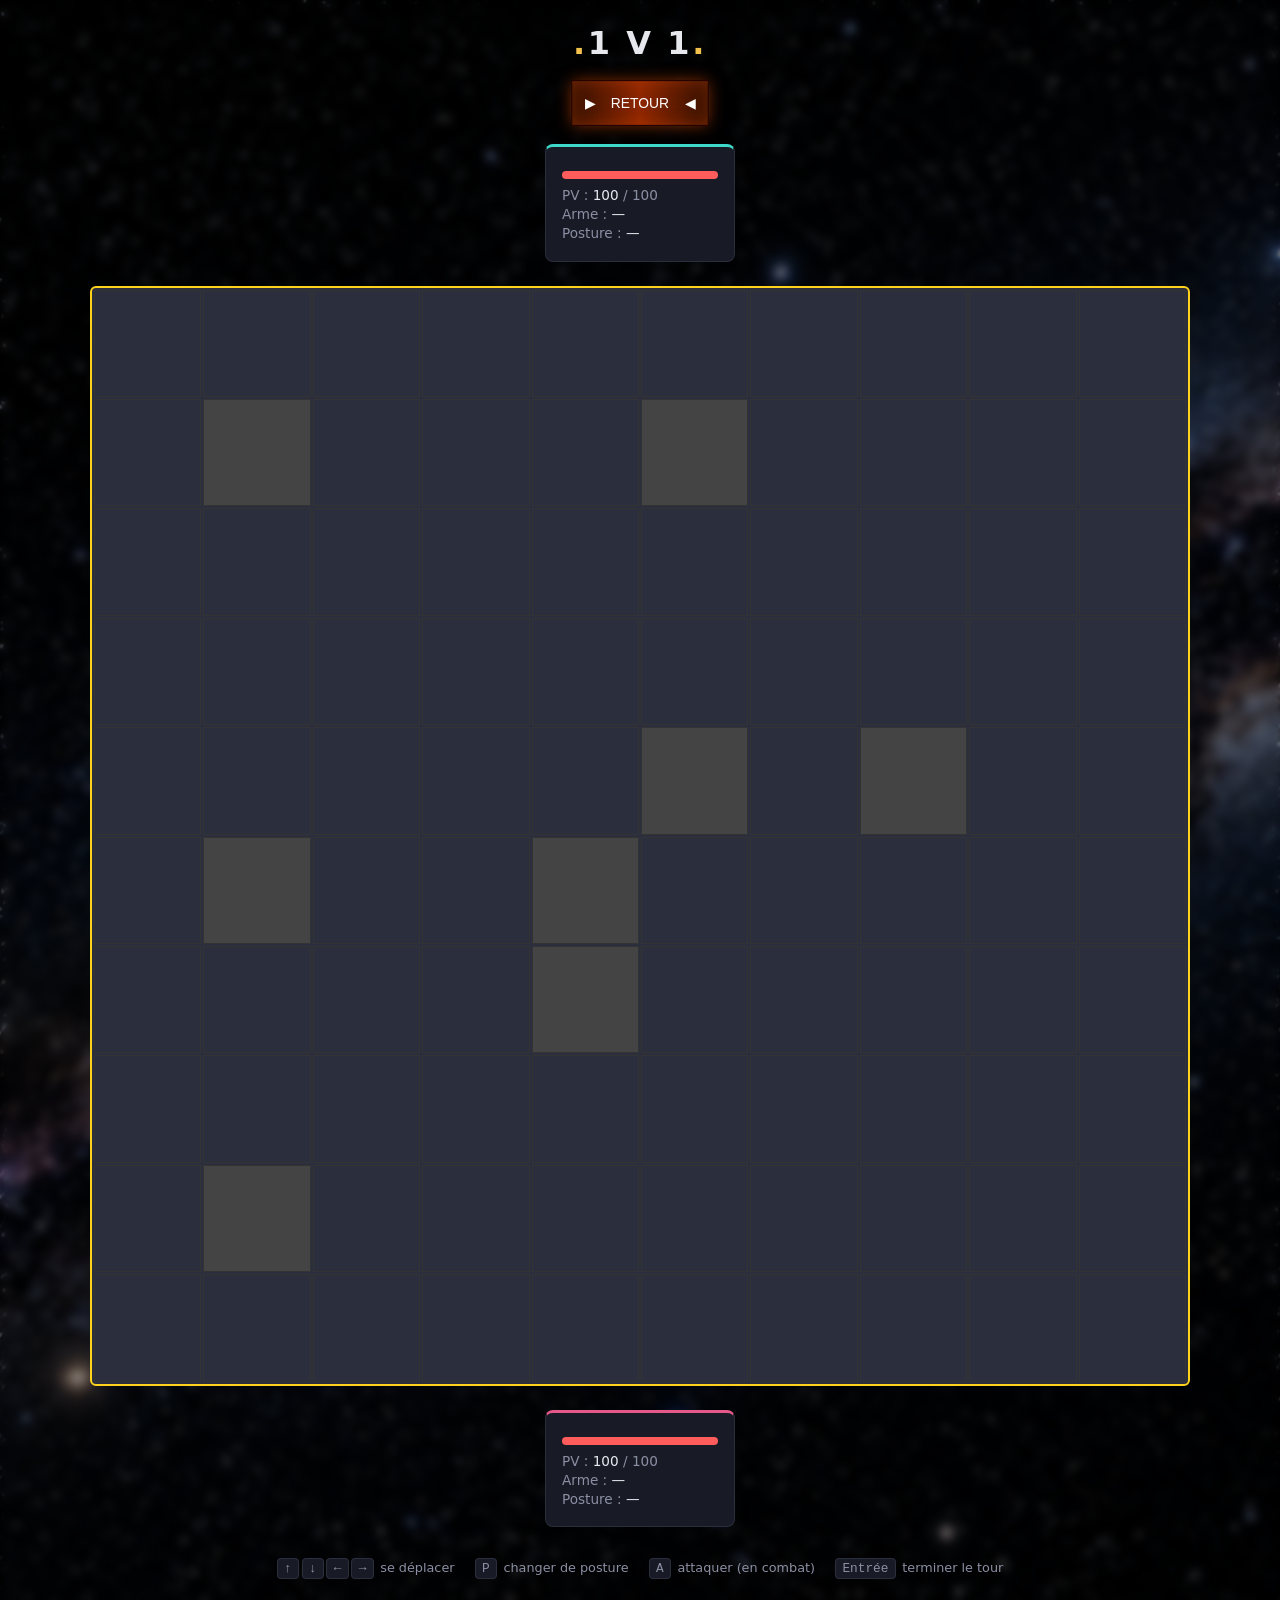
==== index.html @ 2928583e "feat: add all assets and styles for dynedoc" ====
<!DOCTYPE html>
<html lang="fr">
<head>
    <meta charset="UTF-8">
    <meta name="viewport" content="width=device-width, initial-scale=1.0">
    <title>Duel — Jeu de plateau tour par tour</title>
    <link rel="stylesheet" href="style.css">
</head>
<body>

<header class="hud">
    <h1 class="hud__title"><span class="hud__title-accent">.</span>1 V 1<span class="hud__title-accent">.</span></h1>
</header>
<button onclick="window.location.href='fatality.html'" class="menu-item active" >
    RETOUR
</button>
<main class="arena">

<!--============Fiche du joueur 1===============-->
    <section class="player-card player-card--p1" id="card-p1">
        <h2 class="player-card__name"></h2>
        <div class="player-card__hp-bar"><div class="player-card__hp-fill"></div></div>
        <p class="player-card__stat">PV : <span class="hp-value">100</span> / 100</p>
        <p class="player-card__stat">Arme : <span class="weapon-value">—</span></p>
        <p class="player-card__stat">Posture : <span class="posture-value">—</span></p>
    </section>

    <!-- La grille de jeu gere dans le JS -->
    <div id="map" class="map"></div>

    <!--============Fiche du joueur 2===============-->
    <section class="player-card player-card--p2" id="card-p2">
        <h2 class="player-card__name"></h2>
        <div class="player-card__hp-bar"><div class="player-card__hp-fill"></div></div>
        <p class="player-card__stat">PV : <span class="hp-value">100</span> / 100</p>
        <p class="player-card__stat">Arme : <span class="weapon-value">—</span></p>
        <p class="player-card__stat">Posture : <span class="posture-value">—</span></p>
    </section>

</main>


<footer class="controls">
    <p><kbd>↑</kbd><kbd>↓</kbd><kbd>←</kbd><kbd>→</kbd> se déplacer</p>
    <p><kbd>P</kbd> changer de posture</p>
    <p><kbd>A</kbd> attaquer (en combat)</p>
    <p><kbd>Entrée</kbd> terminer le tour</p>
</footer>

<!-- les Scripts -->
<!--les reglages-->
<script src="js/constants.js"></script>
<!--les armes-->
<script src="js/Weapon.js"></script>
<!--les joueurs-->
<script src="js/Player.js"></script>
<!--la carte-->
<script src="js/GameMap.js"></script>
<!--l'affichage -->
<script src="js/render.js"></script>
<!--les regles-->
<script src="js/Game.js"></script>
<!--le lanceur/demarrage-->
<script src="js/main.js"></script>

</body>
</html>
---- style.css ----
:root {
    --bg: #10121a;
    --bg-panel: #181b26;
    --line: #2a2e3d;
    --text: #e7e8ee;
    --text-dim: #8b8fa3;
    --p1: #3ed9c8;
    --p2: #e5588a;
    --obstacle: #2f3242;
    --weapon: #f2c14e;
    --danger: #ff5c5c;
}

* { box-sizing: border-box; }

body {
    margin: 0;
    min-height: 100vh;
    color: var(--text);
    font-family: 'Segoe UI', system-ui, sans-serif;
    display: flex;
    flex-direction: column;
    align-items: center;
    gap: 1.25rem;
    padding: 1.5rem 1rem 2.5rem;
    background-image: linear-gradient(rgba(0, 0, 0, 0.5), rgba(0, 0, 0, 0.5)),url("etoile.png");
    background-repeat: no-repeat; /* Empêche la répétition de l'image */
    background-position: center;
    background-size: cover;
    backdrop-filter: blur(5px);
}

/* ---------- En-tête ---------- */
.hud { text-align: center; }
.hud__title {
    margin: 0;
    font-size: 2rem;
    letter-spacing: 0.08em;
}
.hud__title-accent { color: var(--weapon); }
.hud__turn {
    margin: 0.25rem 0 0;
    color: var(--text-dim);
    font-size: 0.95rem;
}

/* ---------- Zone de jeu ---------- */
.arena {
    display: flex;
    flex-wrap: wrap;
    align-items: flex-start;
    justify-content: center;
    gap: 1.5rem;
}

.map {
    display: grid;
    gap: 2px;
    background: var(--line);
    border: 2px solid  #ffd21c;
    border-radius: 6px;
    padding: 2px;
    width: min(1100px, 90vw);
    height: auto;
    aspect-ratio: 1 / 1;

}

.cell {
    width: 36px;
    height: 36px;
    display: flex;
    align-items: center;
    justify-content: center;
    background: var(--bg-panel);
    font-size: 1.1rem;
    border-radius: 2px;
    position: relative;
}

.cell--obstacle { background: var(--obstacle); }
.cell--weapon { box-shadow: inset 0 0 0 2px var(--weapon); }

.cell--player1 { box-shadow: inset 0 0 0 2px var(--p1); }
.cell--player2 { box-shadow: inset 0 0 0 2px var(--p2); }

/* ---------- Fiches joueur ---------- */
.player-card {
    width: 190px;
    background: var(--bg-panel);
    border: 1px solid var(--line);
    border-radius: 8px;
    padding: 1rem;
}
.player-card--p1 { border-top: 3px solid var(--p1); }
.player-card--p2 { border-top: 3px solid var(--p2); }

.player-card__name {
    margin: 0 0 0.5rem;
    font-size: 1.05rem;
}
.player-card--p1 .player-card__name { color: var(--p1); }
.player-card--p2 .player-card__name { color: var(--p2); }

.player-card__hp-bar {
    height: 8px;
    background: var(--line);
    border-radius: 4px;
    overflow: hidden;
    margin-bottom: 0.5rem;
}
.player-card__hp-fill {
    height: 100%;
    width: 100%;
    background: var(--danger);
    transition: width 0.2s ease;
}

.player-card__stat {
    margin: 0.2rem 0;
    font-size: 0.85rem;
    color: var(--text-dim);
}
.player-card__stat span { color: var(--text); }

/* ---------- Journal de combat ---------- */
.log {
    width: min(560px, 90vw);
    max-height: 140px;
    overflow-y: auto;
    background: var(--bg-panel);
    border: 1px solid var(--line);
    border-radius: 8px;
    padding: 0.75rem 1rem;
    font-size: 0.85rem;
    color: var(--text-dim);
}
.log p { margin: 0.15rem 0; }
.log p:last-child { color: var(--text); }

/* ---------- Contrôles ---------- */
.controls {
    display: flex;
    gap: 1.25rem;
    flex-wrap: wrap;
    justify-content: center;
    color: var(--text-dim);
    font-size: 0.8rem;
}
kbd {
    background: var(--bg-panel);
    border: 1px solid var(--line);
    border-radius: 4px;
    padding: 0.1rem 0.4rem;
    margin-right: 0.15rem;
}
.map__cell {
    aspect-ratio: 1 / 1;
    border: 1px solid #333;
}
.map__cell--obstacle {
    background: #444;
}
.menu-item{
    width: 130px;
}
.menu-item.active {
    color: white;

    background:
            linear-gradient(
                    90deg,
                    #351000,
                    #8f2700,
                    #351000
            );

    border: 3px solid var(--orange);

    box-shadow:
            0 0 0 1px #230000,
            0 0 15px rgba(251,86,7,.55),
            inset 0 0 15px rgba(251,86,7,.3);

    height: 42px;


    transform: scale(1.04);
}


.menu-item.active::before {
    content: "▶";

    position: absolute;

    left: 12px;

    color: var(--orange);

    font-size: 13px;

    text-shadow:
            0 0 8px var(--orange);
}


.menu-item.active::after {
    content: "◀";

    position: absolute;

    right: 12px;

    color: var(--orange);

    font-size: 13px;

    text-shadow:
            0 0 8px var(--orange);
}


.menu-item:hover {
    color: var(--orange);

    background:
            linear-gradient(
                    90deg,
                    transparent,
                    rgba(251,86,7,.3),
                    transparent
            );
}
.map__cell--personnage {
    position: relative;
}

.map__cell-sprite {
    width: 100%;
    height: 100%;
    object-fit: contain;
    padding: 2px;
}
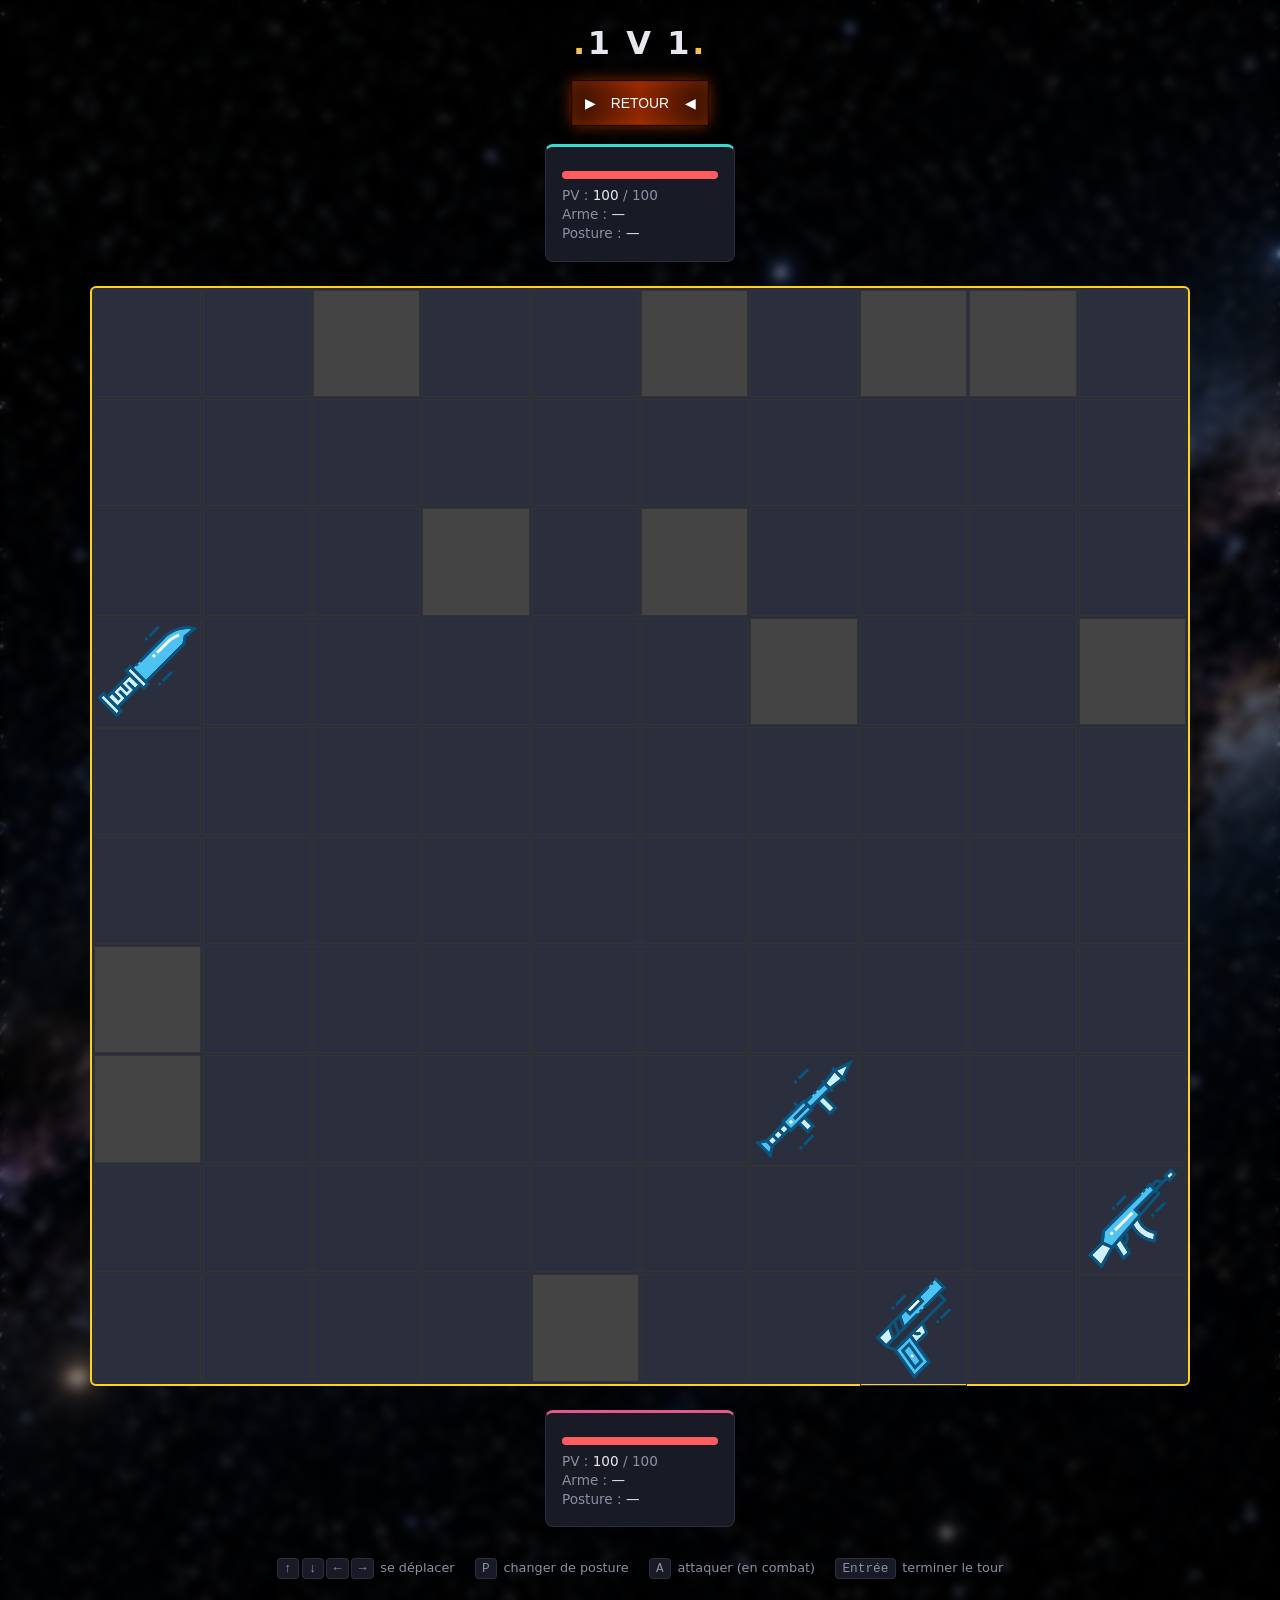
==== commit ea8c53ee: "feat: add path for Cell.js" ====
--- a/index.html
+++ b/index.html
@@ -16,7 +16,7 @@
 </button>
 <main class="arena">
 
-<!--============Fiche du joueur 1===============-->
+    <!--============Fiche du joueur 1===============-->
     <section class="player-card player-card--p1" id="card-p1">
         <h2 class="player-card__name"></h2>
         <div class="player-card__hp-bar"><div class="player-card__hp-fill"></div></div>
@@ -54,6 +54,8 @@
 <script src="js/Weapon.js"></script>
 <!--les joueurs-->
 <script src="js/Player.js"></script>
+<!--les cellules de la carte-->
+<script src="js/Cell.js"></script>
 <!--la carte-->
 <script src="js/GameMap.js"></script>
 <!--l'affichage -->
--- a/style.css
+++ b/style.css
@@ -235,6 +235,9 @@
 .map__cell--personnage {
     position: relative;
 }
+.map__cell--arme {
+    position: relative;
+}
 
 .map__cell-sprite {
     width: 100%;
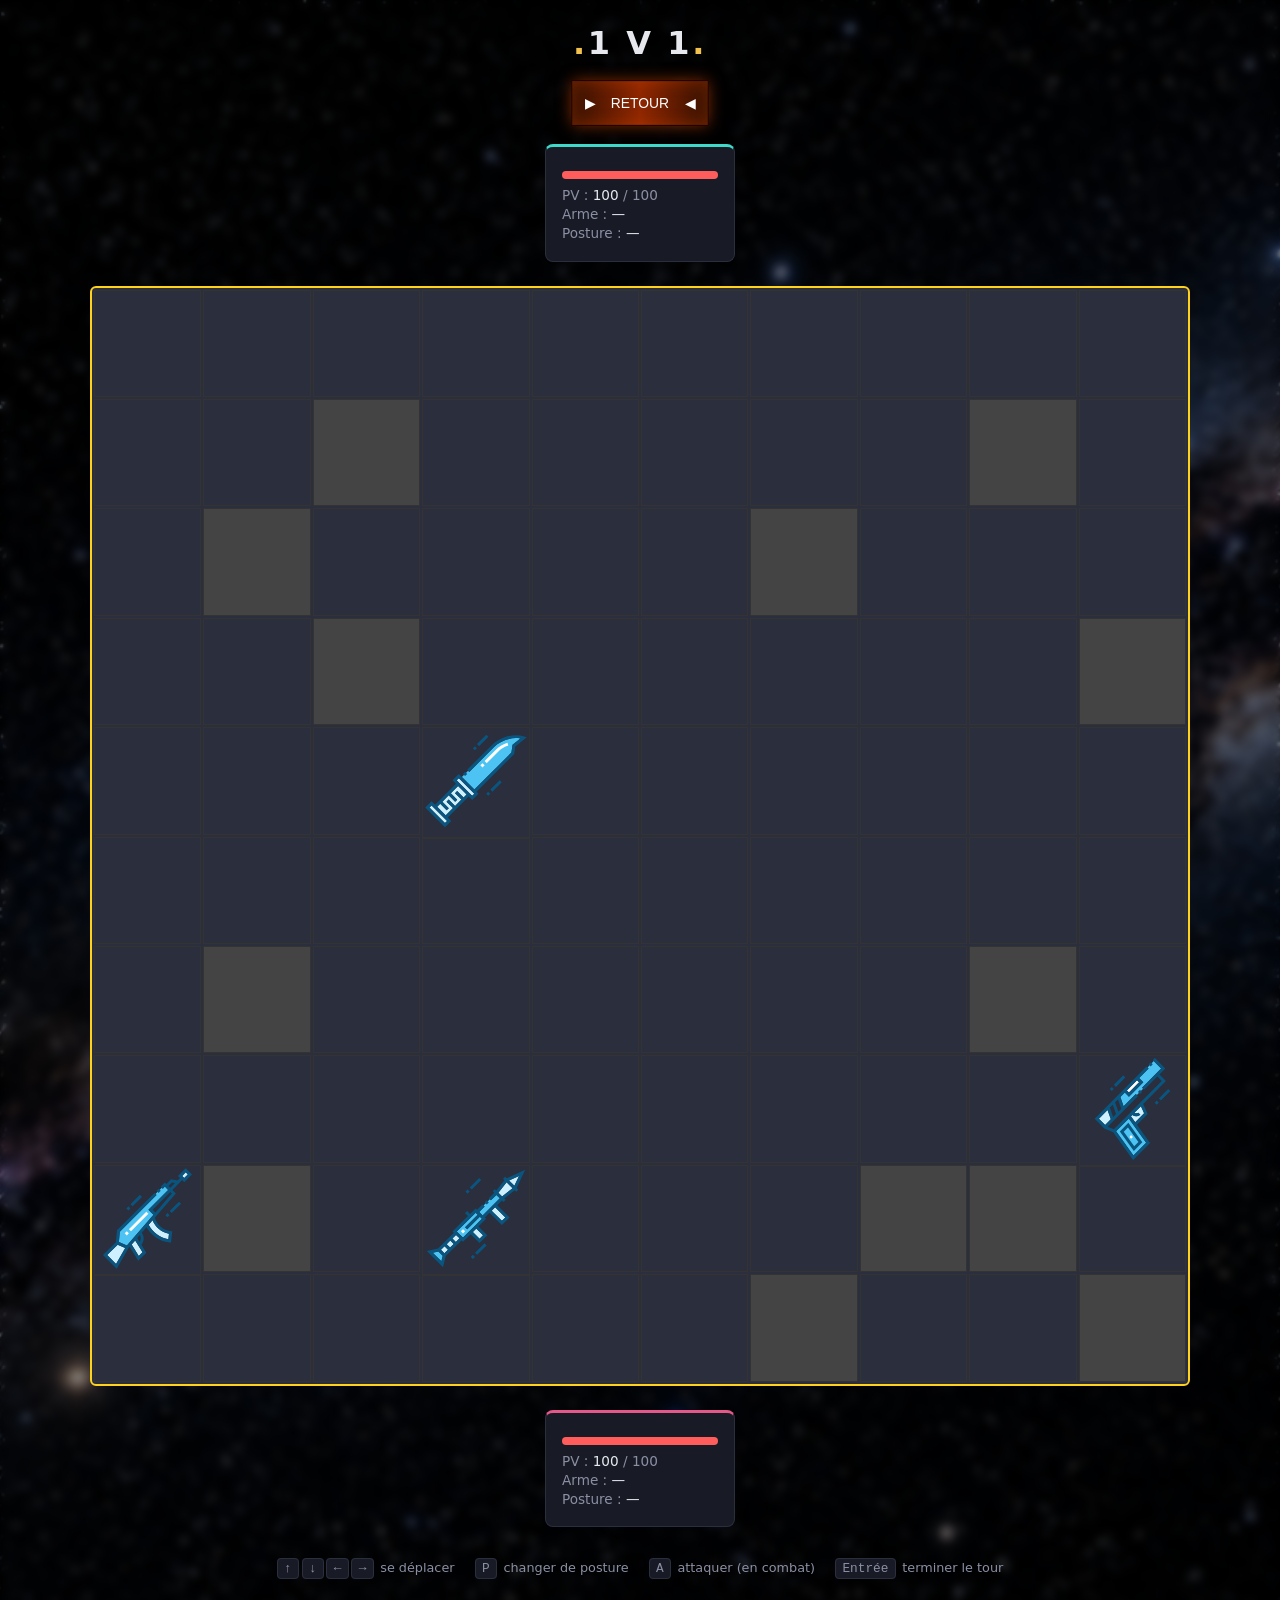
==== commit d83a44c0: "docs: update comments in index.html" ====
--- a/index.html
+++ b/index.html
@@ -25,7 +25,7 @@
         <p class="player-card__stat">Posture : <span class="posture-value">—</span></p>
     </section>
 
-    <!-- La grille de jeu gere dans le JS -->
+    <!-- La grille de jeu géré dans le JS -->
     <div id="map" class="map"></div>
 
     <!--============Fiche du joueur 2===============-->
@@ -48,7 +48,7 @@
 </footer>
 
 <!-- les Scripts -->
-<!--les reglages-->
+<!--les réglages-->
 <script src="js/constants.js"></script>
 <!--les armes-->
 <script src="js/Weapon.js"></script>
@@ -60,7 +60,7 @@
 <script src="js/GameMap.js"></script>
 <!--l'affichage -->
 <script src="js/render.js"></script>
-<!--les regles-->
+<!--les règles-->
 <script src="js/Game.js"></script>
 <!--le lanceur/demarrage-->
 <script src="js/main.js"></script>
--- a/style.css
+++ b/style.css
@@ -23,7 +23,7 @@
     align-items: center;
     gap: 1.25rem;
     padding: 1.5rem 1rem 2.5rem;
-    background-image: linear-gradient(rgba(0, 0, 0, 0.5), rgba(0, 0, 0, 0.5)),url("etoile.png");
+    background-image: linear-gradient(rgba(0, 0, 0, 0.5), rgba(0, 0, 0, 0.5)),url("assets/etoile.png");
     background-repeat: no-repeat; /* Empêche la répétition de l'image */
     background-position: center;
     background-size: cover;
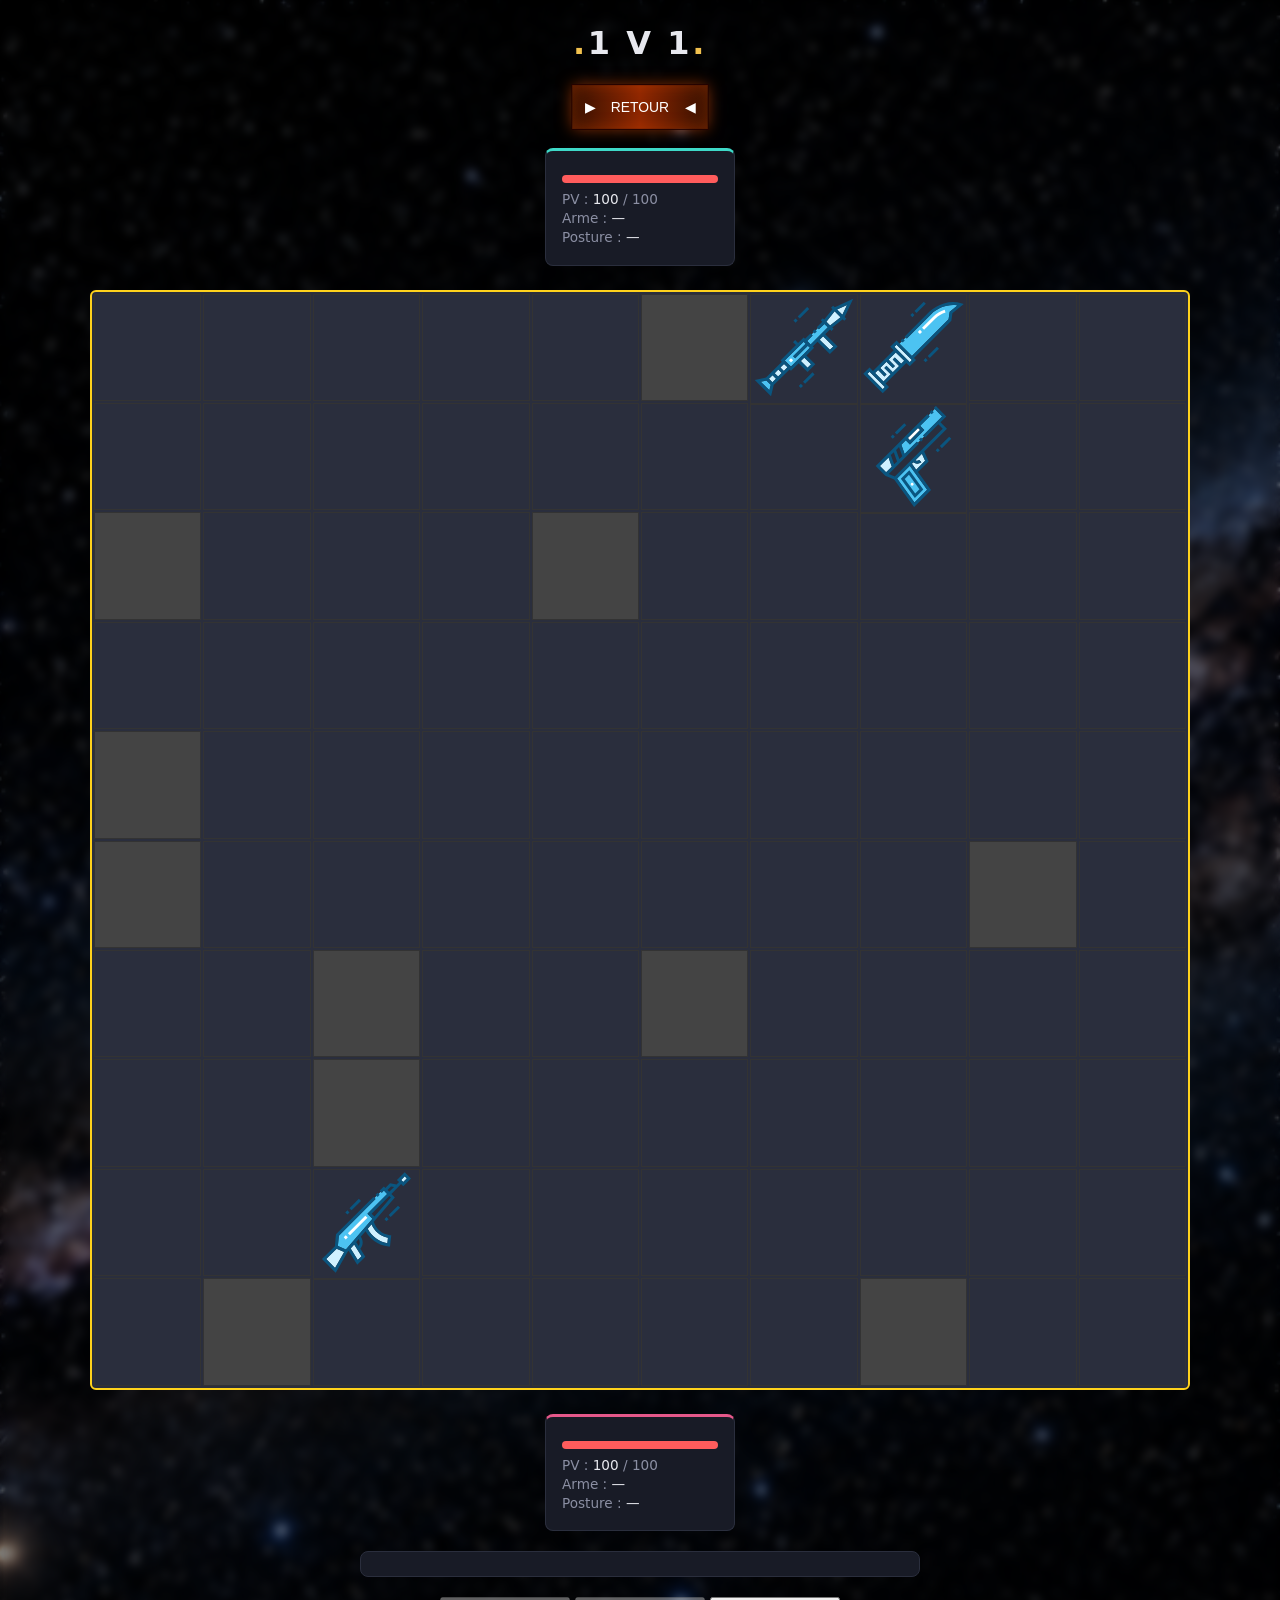
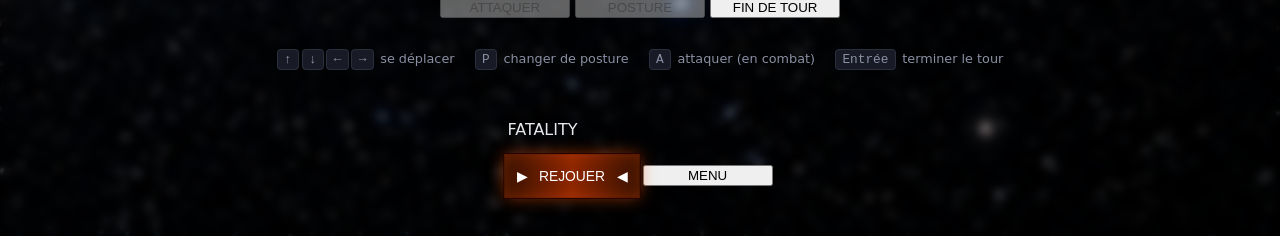
==== commit 91f20e76: "feat: add battle log actions to victory screen" ====
--- a/index.html
+++ b/index.html
@@ -4,20 +4,23 @@
     <meta charset="UTF-8">
     <meta name="viewport" content="width=device-width, initial-scale=1.0">
     <title>Duel — Jeu de plateau tour par tour</title>
+    <meta name="description" content="Duel tour par tour : deux personnages s'affrontent sur une carte générée aléatoirement. Déplacements, armes et combat.">
+    <link rel="icon" href="assets/etoile.png">
     <link rel="stylesheet" href="style.css">
 </head>
 <body>
 
 <header class="hud">
     <h1 class="hud__title"><span class="hud__title-accent">.</span>1 V 1<span class="hud__title-accent">.</span></h1>
+    <p class="hud__turn" id="turn-indicator" data-testid="turn-indicator"></p>
 </header>
-<button onclick="window.location.href='fatality.html'" class="menu-item active" >
+<button onclick="window.location.href='fatality.html'" class="menu-item active" data-testid="back-to-menu-button">
     RETOUR
 </button>
 <main class="arena">
 
     <!--============Fiche du joueur 1===============-->
-    <section class="player-card player-card--p1" id="card-p1">
+    <section class="player-card player-card--p1" id="card-p1" data-testid="player-card-p1">
         <h2 class="player-card__name"></h2>
         <div class="player-card__hp-bar"><div class="player-card__hp-fill"></div></div>
         <p class="player-card__stat">PV : <span class="hp-value">100</span> / 100</p>
@@ -26,10 +29,10 @@
     </section>
 
     <!-- La grille de jeu géré dans le JS -->
-    <div id="map" class="map"></div>
+    <div id="map" class="map" data-testid="map-grid"></div>
 
     <!--============Fiche du joueur 2===============-->
-    <section class="player-card player-card--p2" id="card-p2">
+    <section class="player-card player-card--p2" id="card-p2" data-testid="player-card-p2">
         <h2 class="player-card__name"></h2>
         <div class="player-card__hp-bar"><div class="player-card__hp-fill"></div></div>
         <p class="player-card__stat">PV : <span class="hp-value">100</span> / 100</p>
@@ -39,6 +42,16 @@
 
 </main>
 
+<!--============Journal de combat===============-->
+<section class="log" id="log" data-testid="combat-log" aria-live="polite"></section>
+
+<!--============Actions===============-->
+<div class="combat-actions" id="combat-actions" data-testid="combat-actions">
+    <button id="attack-button" data-testid="attack-button" class="menu-item" disabled>ATTAQUER</button>
+    <button id="posture-button" data-testid="posture-button" class="menu-item" disabled>POSTURE</button>
+    <button id="end-turn-button" data-testid="end-turn-button" class="menu-item">FIN DE TOUR</button>
+</div>
+
 
 <footer class="controls">
     <p><kbd>↑</kbd><kbd>↓</kbd><kbd>←</kbd><kbd>→</kbd> se déplacer</p>
@@ -46,6 +59,16 @@
     <p><kbd>A</kbd> attaquer (en combat)</p>
     <p><kbd>Entrée</kbd> terminer le tour</p>
 </footer>
+
+<!--============Écran de victoire===============-->
+<div id="game-over" class="game-over hidden" data-testid="game-over-overlay">
+    <div class="game-over__panel">
+        <h2 class="game-over__title" id="game-over-title" data-testid="game-over-title"></h2>
+        <p class="game-over__subtitle">FATALITY</p>
+        <button class="menu-item active" onclick="window.location.reload()" data-testid="restart-button">REJOUER</button>
+        <button class="menu-item" onclick="window.location.href='fatality.html'" data-testid="back-to-select-button">MENU</button>
+    </div>
+</div>
 
 <!-- les Scripts -->
 <!--les réglages-->
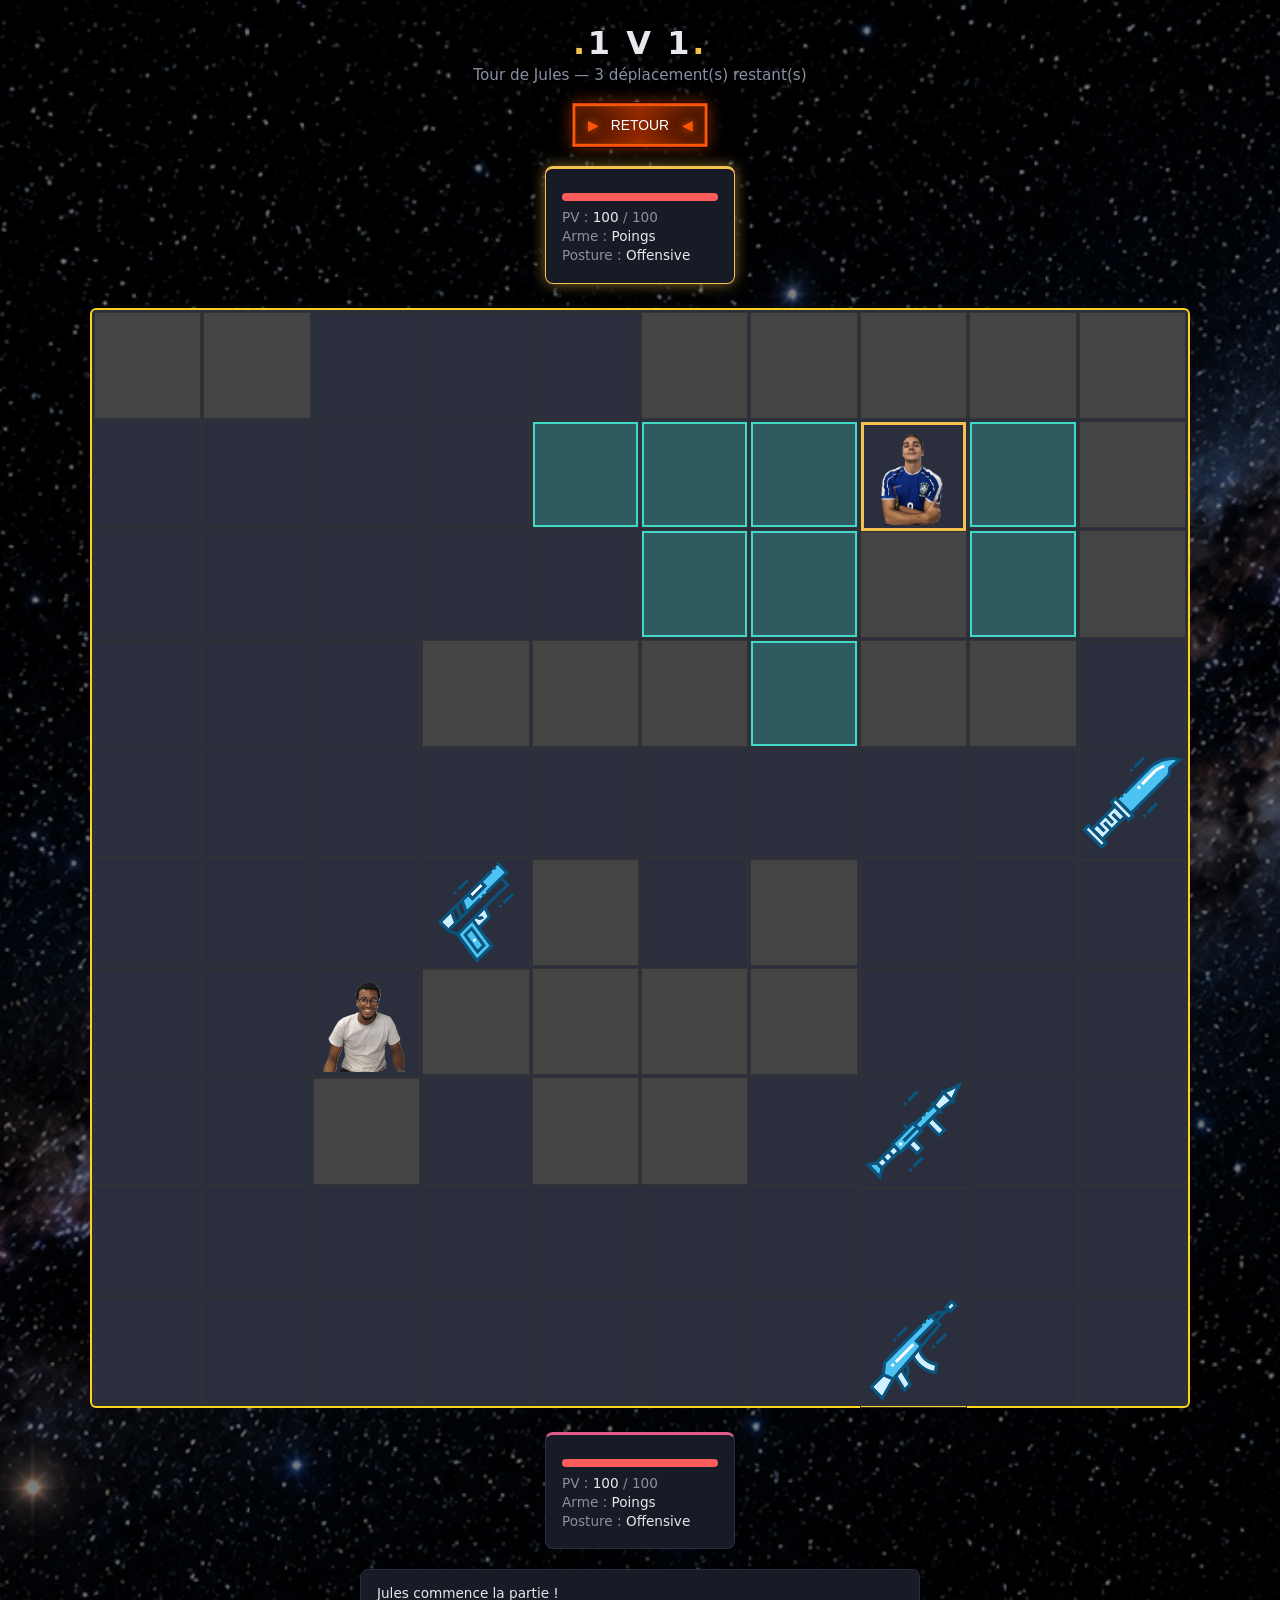
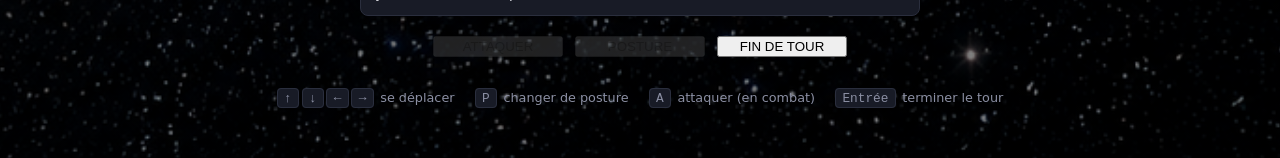
==== commit 3d731783: "refactor: move constants and render scripts into dedicated subfolder" ====
--- a/index.html
+++ b/index.html
@@ -72,7 +72,7 @@
 
 <!-- les Scripts -->
 <!--les réglages-->
-<script src="js/constants.js"></script>
+<script src="js/config/constants.js"></script>
 <!--les armes-->
 <script src="js/Weapon.js"></script>
 <!--les joueurs-->
@@ -82,11 +82,10 @@
 <!--la carte-->
 <script src="js/GameMap.js"></script>
 <!--l'affichage -->
-<script src="js/render.js"></script>
+<script src="js/ui/render.js"></script>
 <!--les règles-->
 <script src="js/Game.js"></script>
 <!--le lanceur/demarrage-->
 <script src="js/main.js"></script>
-
 </body>
 </html>
--- a/style.css
+++ b/style.css
@@ -9,6 +9,8 @@
     --obstacle: #2f3242;
     --weapon: #f2c14e;
     --danger: #ff5c5c;
+    --orange: #fb5607;
+    --blue: #0877c9;
 }
 
 * { box-sizing: border-box; }
@@ -27,7 +29,6 @@
     background-repeat: no-repeat; /* Empêche la répétition de l'image */
     background-position: center;
     background-size: cover;
-    backdrop-filter: blur(5px);
 }
 
 /* ---------- En-tête ---------- */
@@ -244,4 +245,79 @@
     height: 100%;
     object-fit: contain;
     padding: 2px;
+}
+
+/* ---------- Cases de déplacement surlignées ---------- */
+.map__cell--movable {
+    background: rgba(62, 217, 200, 0.25);
+    box-shadow: inset 0 0 0 2px var(--p1);
+    cursor: pointer;
+}
+
+.map__cell--movable:hover {
+    background: rgba(62, 217, 200, 0.5);
+}
+
+/* ---------- Joueur actif ---------- */
+.map__cell--active {
+    box-shadow: inset 0 0 0 3px var(--weapon);
+}
+
+.player-card--active {
+    border-color: var(--weapon);
+    box-shadow: 0 0 14px rgba(242, 193, 78, 0.55);
+}
+
+/* ---------- Actions ---------- */
+.combat-actions {
+    display: flex;
+    gap: 0.75rem;
+    flex-wrap: wrap;
+    justify-content: center;
+}
+
+.combat-actions .menu-item[disabled] {
+    opacity: 0.35;
+    cursor: not-allowed;
+    transform: none;
+}
+
+.hidden { display: none !important; }
+
+/* ---------- Écran de victoire ---------- */
+.game-over {
+    position: fixed;
+    inset: 0;
+    z-index: 50;
+    display: flex;
+    align-items: center;
+    justify-content: center;
+    background: rgba(2, 6, 9, 0.82);
+}
+
+.game-over__panel {
+    display: flex;
+    flex-direction: column;
+    align-items: center;
+    gap: 1.1rem;
+    text-align: center;
+    padding: 2.5rem 3rem;
+    background: var(--bg-panel);
+    border: 2px solid var(--weapon);
+    border-radius: 10px;
+}
+
+.game-over__title {
+    margin: 0;
+    font-size: 2.2rem;
+    color: var(--weapon);
+    text-shadow: 0 0 18px rgba(242, 193, 78, 0.6);
+}
+
+.game-over__subtitle {
+    margin: 0;
+    color: var(--text-dim);
+    letter-spacing: 0.3em;
+    text-transform: uppercase;
+    font-size: 0.8rem;
 }
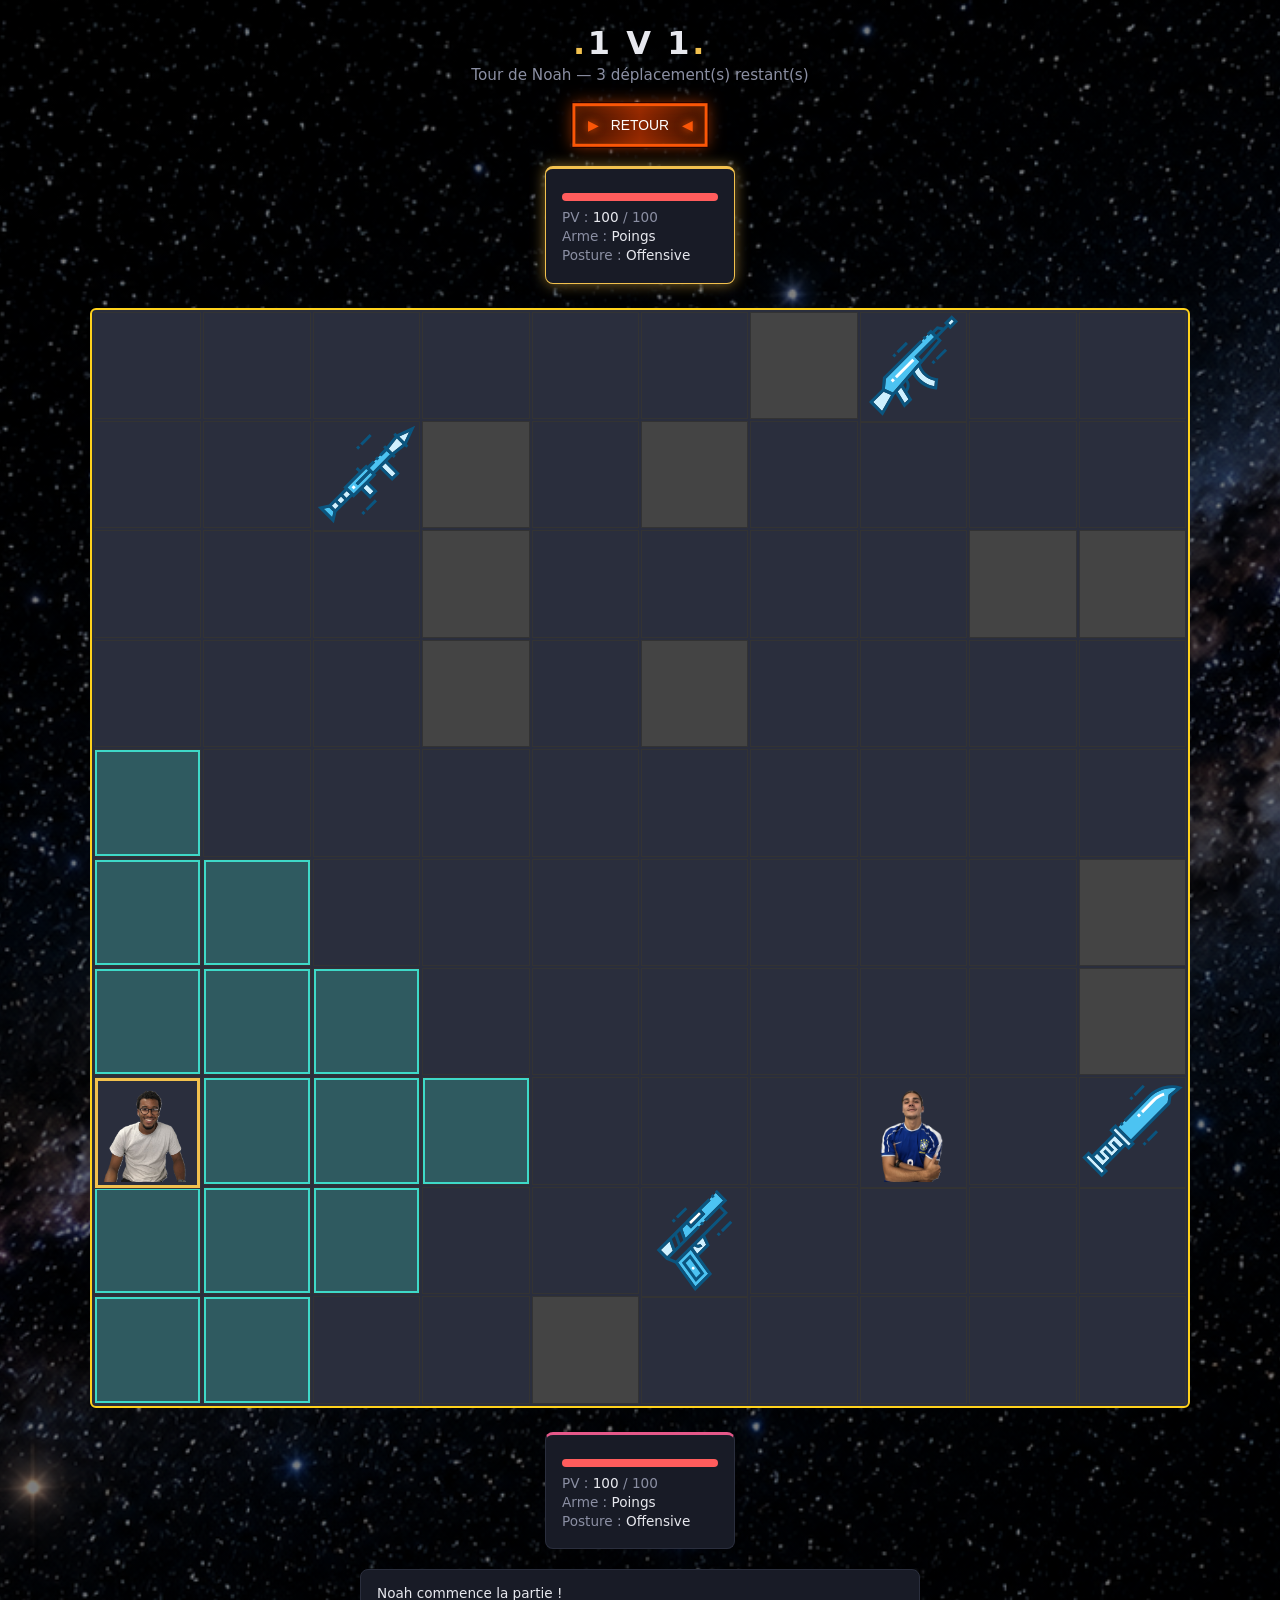
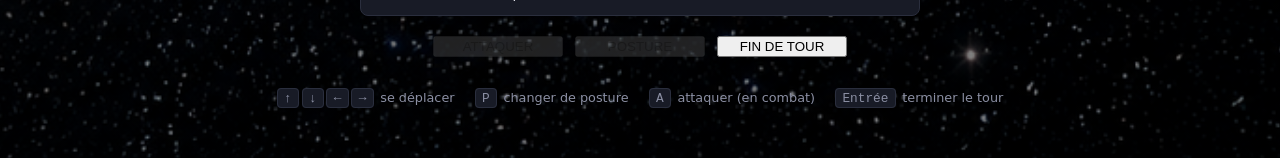
==== commit 9c2a345f: "chore: add Weapons.js configuration script" ====
--- a/index.html
+++ b/index.html
@@ -75,6 +75,7 @@
 <script src="js/config/constants.js"></script>
 <!--les armes-->
 <script src="js/Weapon.js"></script>
+<script src="js/config/Weapons.js"></script>
 <!--les joueurs-->
 <script src="js/Player.js"></script>
 <!--les cellules de la carte-->
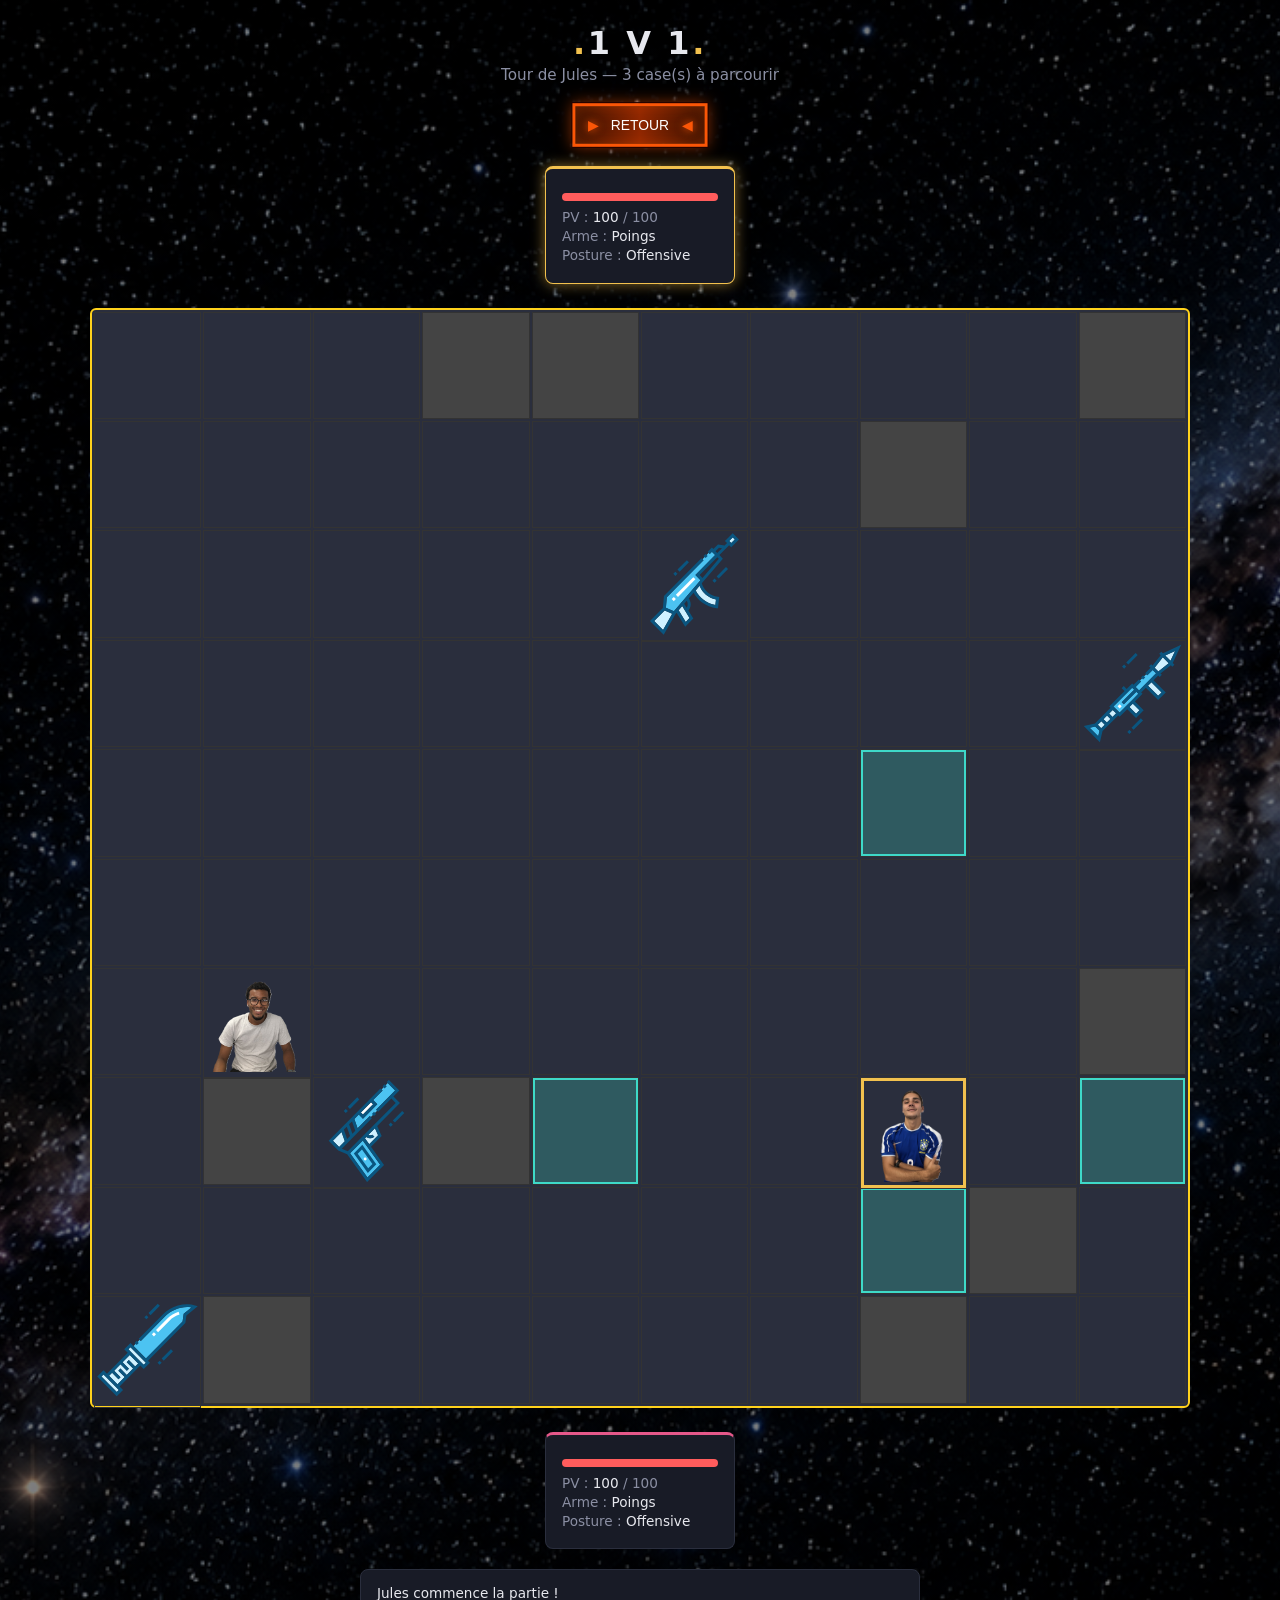
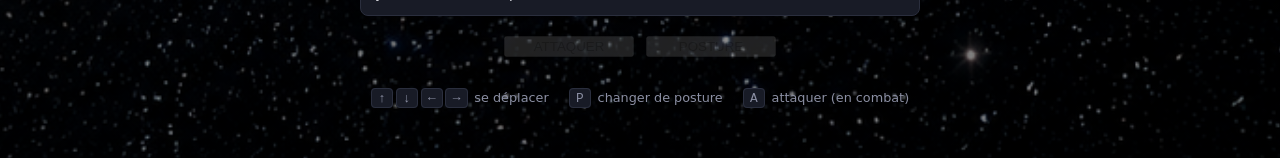
==== commit 6899d85c: "feat: improvement logic movement" ====
--- a/index.html
+++ b/index.html
@@ -49,7 +49,6 @@
 <div class="combat-actions" id="combat-actions" data-testid="combat-actions">
     <button id="attack-button" data-testid="attack-button" class="menu-item" disabled>ATTAQUER</button>
     <button id="posture-button" data-testid="posture-button" class="menu-item" disabled>POSTURE</button>
-    <button id="end-turn-button" data-testid="end-turn-button" class="menu-item">FIN DE TOUR</button>
 </div>
 
 
@@ -57,7 +56,6 @@
     <p><kbd>↑</kbd><kbd>↓</kbd><kbd>←</kbd><kbd>→</kbd> se déplacer</p>
     <p><kbd>P</kbd> changer de posture</p>
     <p><kbd>A</kbd> attaquer (en combat)</p>
-    <p><kbd>Entrée</kbd> terminer le tour</p>
 </footer>
 
 <!--============Écran de victoire===============-->
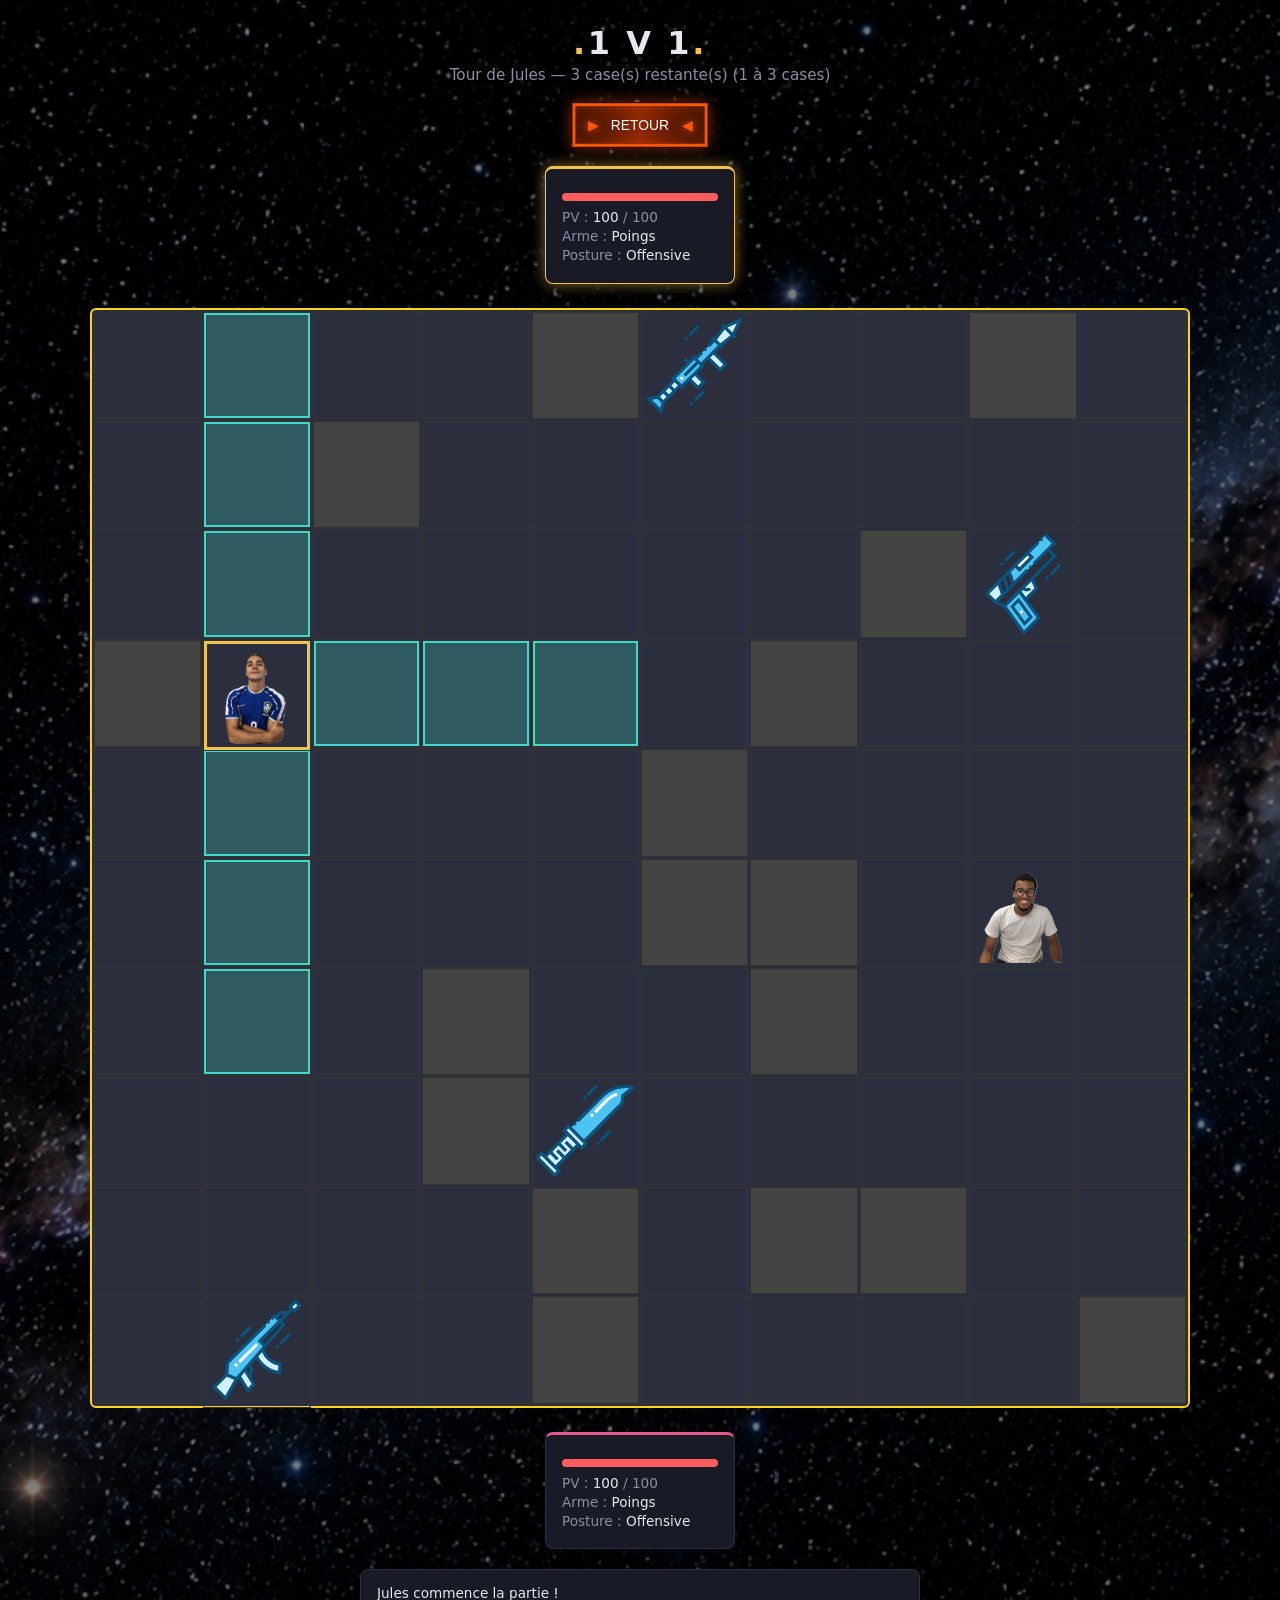
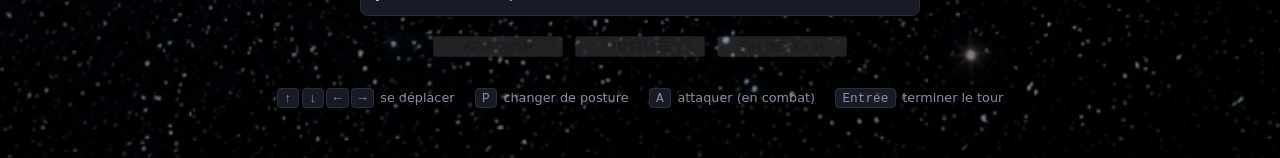
==== commit 3b96369b: "feat: improvement logic movement" ====
--- a/index.html
+++ b/index.html
@@ -49,6 +49,7 @@
 <div class="combat-actions" id="combat-actions" data-testid="combat-actions">
     <button id="attack-button" data-testid="attack-button" class="menu-item" disabled>ATTAQUER</button>
     <button id="posture-button" data-testid="posture-button" class="menu-item" disabled>POSTURE</button>
+    <button id="end-turn-button" data-testid="end-turn-button" class="menu-item" disabled>FIN DE TOUR</button>
 </div>
 
 
@@ -56,6 +57,7 @@
     <p><kbd>↑</kbd><kbd>↓</kbd><kbd>←</kbd><kbd>→</kbd> se déplacer</p>
     <p><kbd>P</kbd> changer de posture</p>
     <p><kbd>A</kbd> attaquer (en combat)</p>
+    <p><kbd>Entrée</kbd> terminer le tour</p>
 </footer>
 
 <!--============Écran de victoire===============-->
